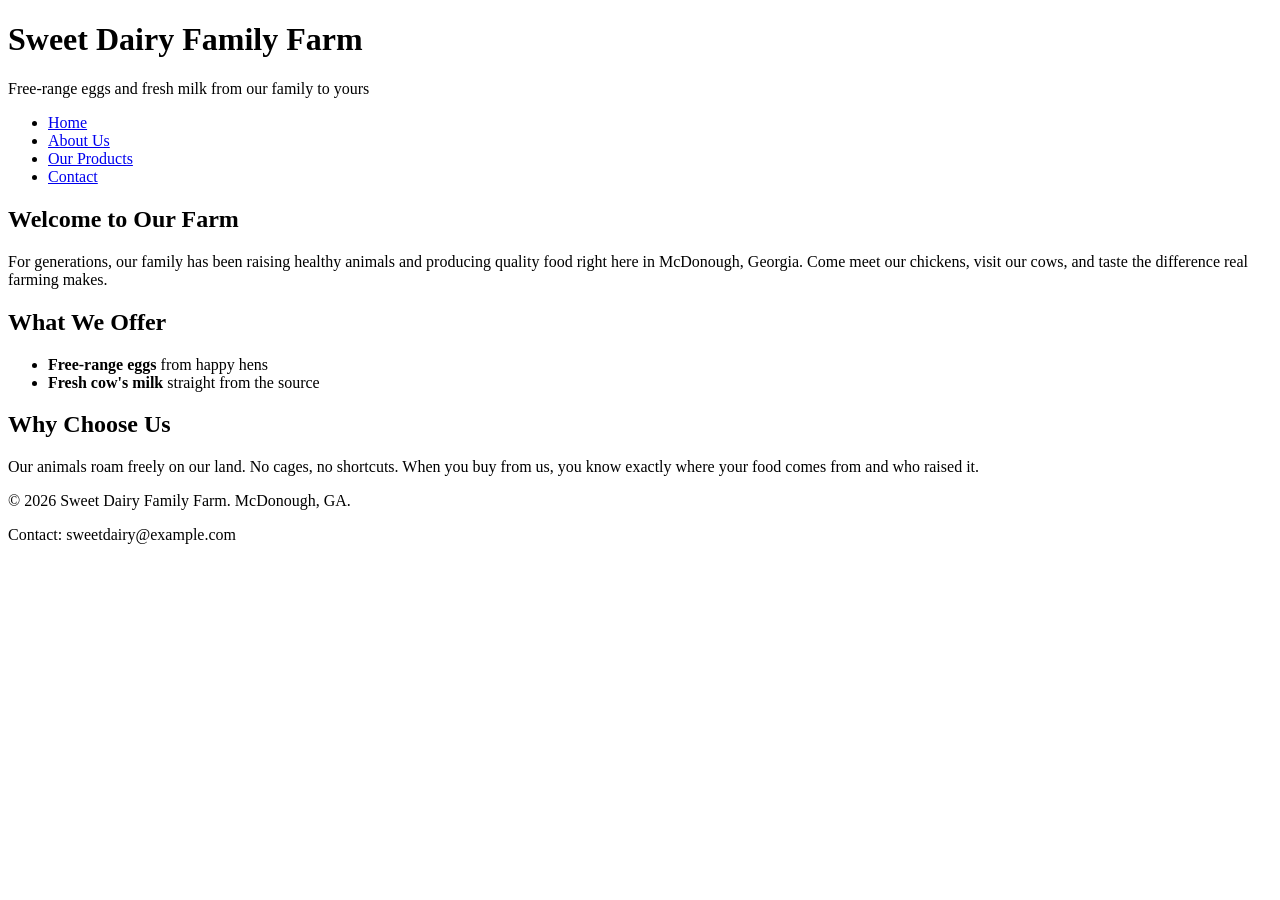
==== index.html @ 59ce24f2 "Add home page with navigation and sections." ====
<!DOCTYPE html>
<!-- Tells the browser: this is modern HTML5 -->

<html lang="en">
<!-- The root of every HTML document. lang="en" helps screen readers and search engines -->

<head>
  <!-- The <head> is metadata ABOUT the page, not visible content -->
  
  <meta charset="UTF-8">
  <!-- Character encoding. Lets you use special characters, emojis, accents -->
  
  <meta name="viewport" content="width=device-width, initial-scale=1.0">
  <!-- Critical for mobile. Makes the page responsive to screen size -->
  
  <meta name="description" content="Family-owned farm in McDonough, GA offering free-range eggs and fresh cow's milk.">
  <!-- Shows up in Google search results under the title -->
  
  <title>Sweet Dairy Family Farm — Fresh Eggs & Milk in McDonough, GA</title>
  <!-- Shows in browser tab and Google results -->
</head>

<body>
  <!-- Everything visible goes in <body> -->

  <header>
    <!-- <header> = top of the page, usually logo + nav -->
    <h1>Sweet Dairy Family Farm</h1>
    <p>Free-range eggs and fresh milk from our family to yours</p>
    
    <nav>
      <!-- <nav> = navigation menu. Semantic = screen readers and Google know it's navigation -->
      <ul>
        <li><a href="index.html">Home</a></li>
        <li><a href="about.html">About Us</a></li>
        <li><a href="products.html">Our Products</a></li>
        <li><a href="contact.html">Contact</a></li>
      </ul>
    </nav>
  </header>

  <main>
    <!-- <main> = the main content of THIS specific page. Only one per page -->
    
    <section>
      <!-- <section> = a thematic grouping of content -->
      <h2>Welcome to Our Farm</h2>
      <p>
        For generations, our family has been raising healthy animals 
        and producing quality food right here in McDonough, Georgia. 
        Come meet our chickens, visit our cows, and taste the difference 
        real farming makes.
      </p>
    </section>

    <section>
      <h2>What We Offer</h2>
      <ul>
        <li><strong>Free-range eggs</strong> from happy hens</li>
        <li><strong>Fresh cow's milk</strong> straight from the source</li>
      </ul>
    </section>

    <section>
      <h2>Why Choose Us</h2>
      <p>
        Our animals roam freely on our land. No cages, no shortcuts. 
        When you buy from us, you know exactly where your food comes from 
        and who raised it.
      </p>
    </section>
  </main>

  <footer>
    <!-- <footer> = bottom of the page. Contact info, copyright, etc. -->
    <p>&copy; 2026 Sweet Dairy Family Farm. McDonough, GA.</p>
    <p>Contact: sweetdairy@example.com</p>
  </footer>

</body>
</html>
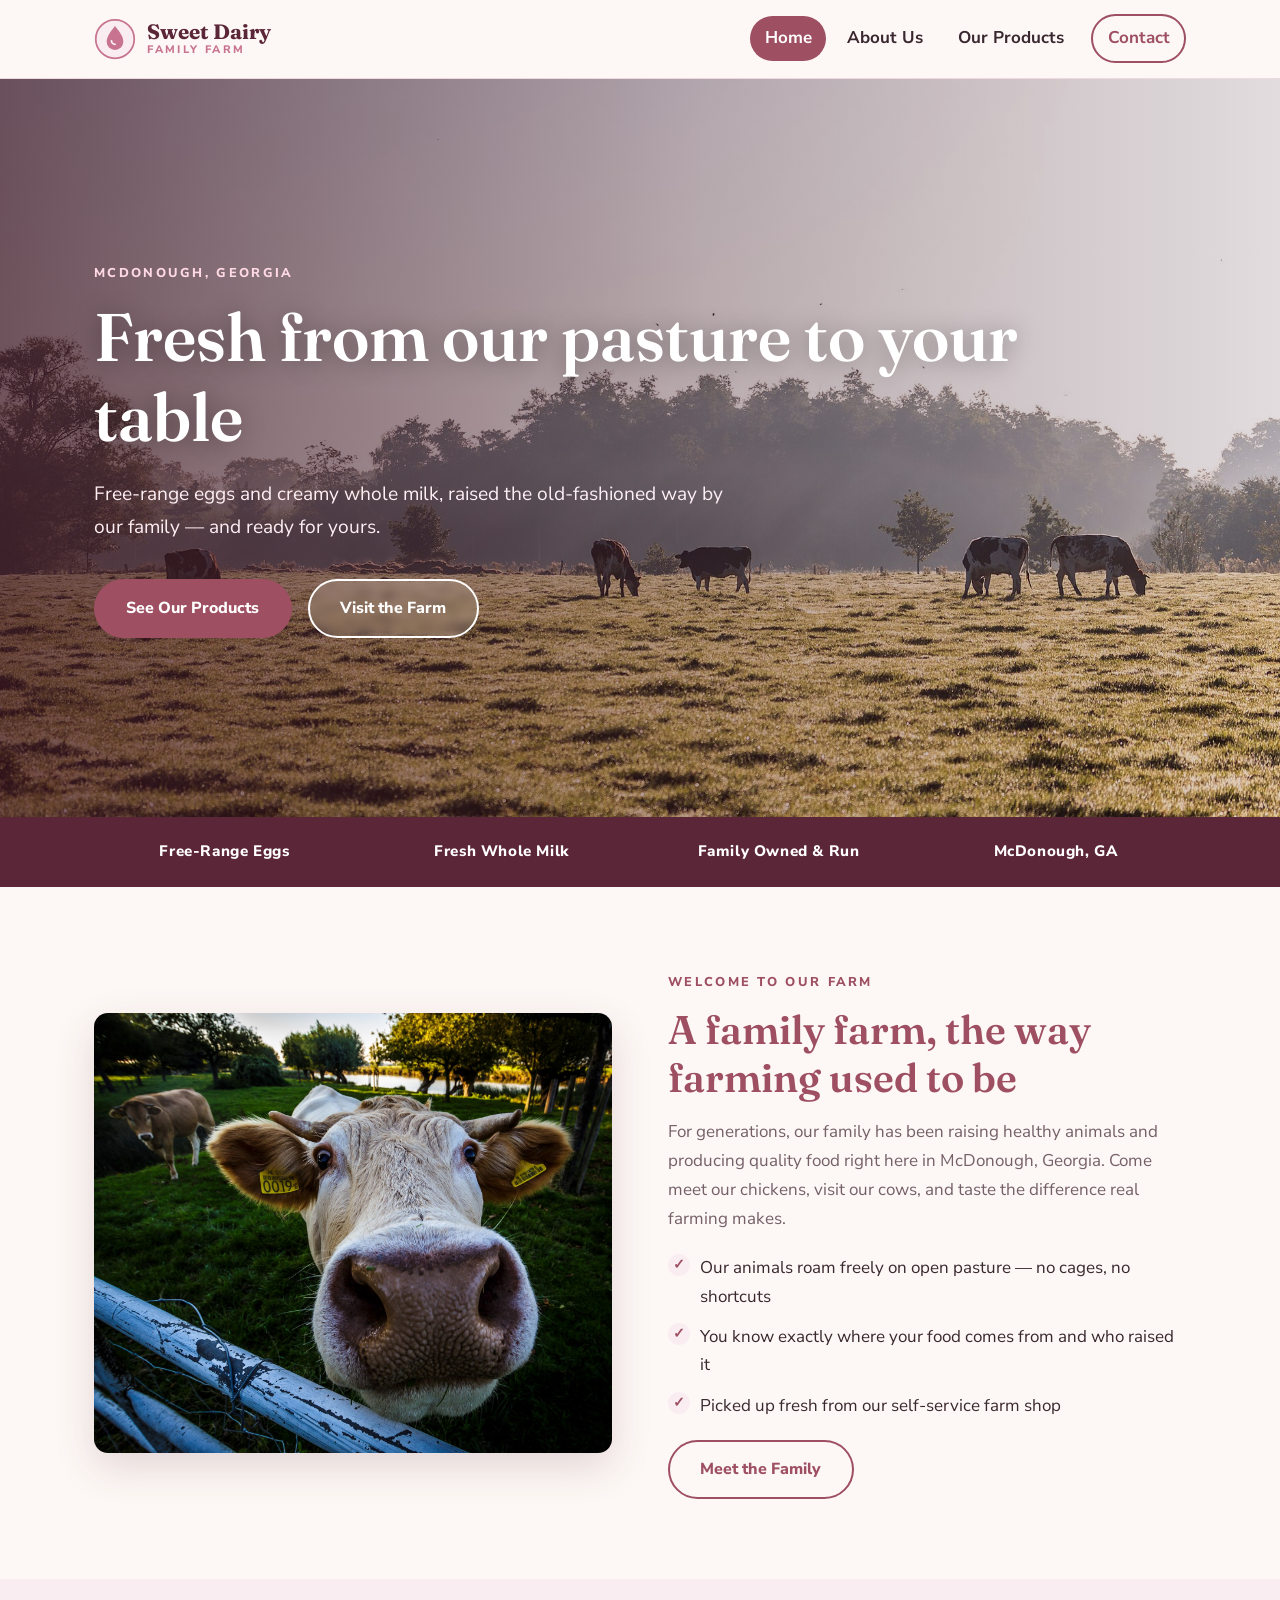
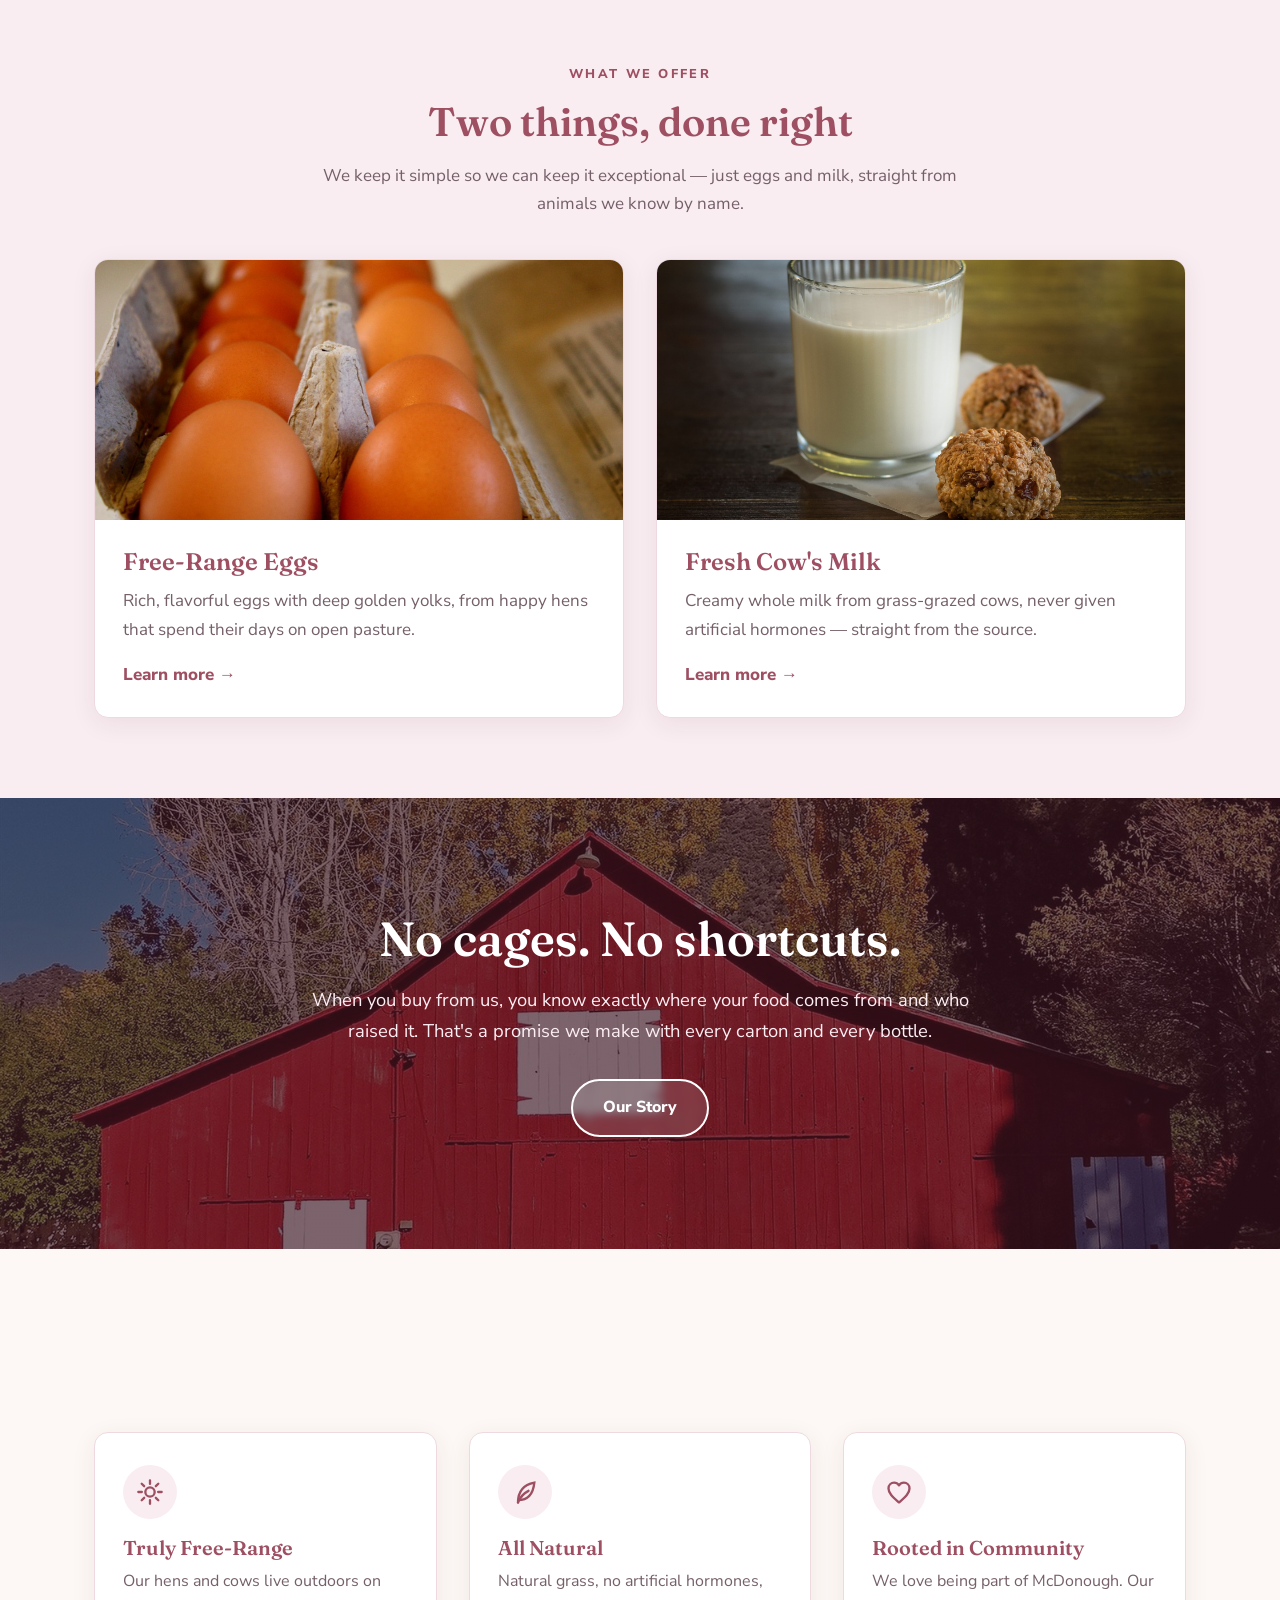
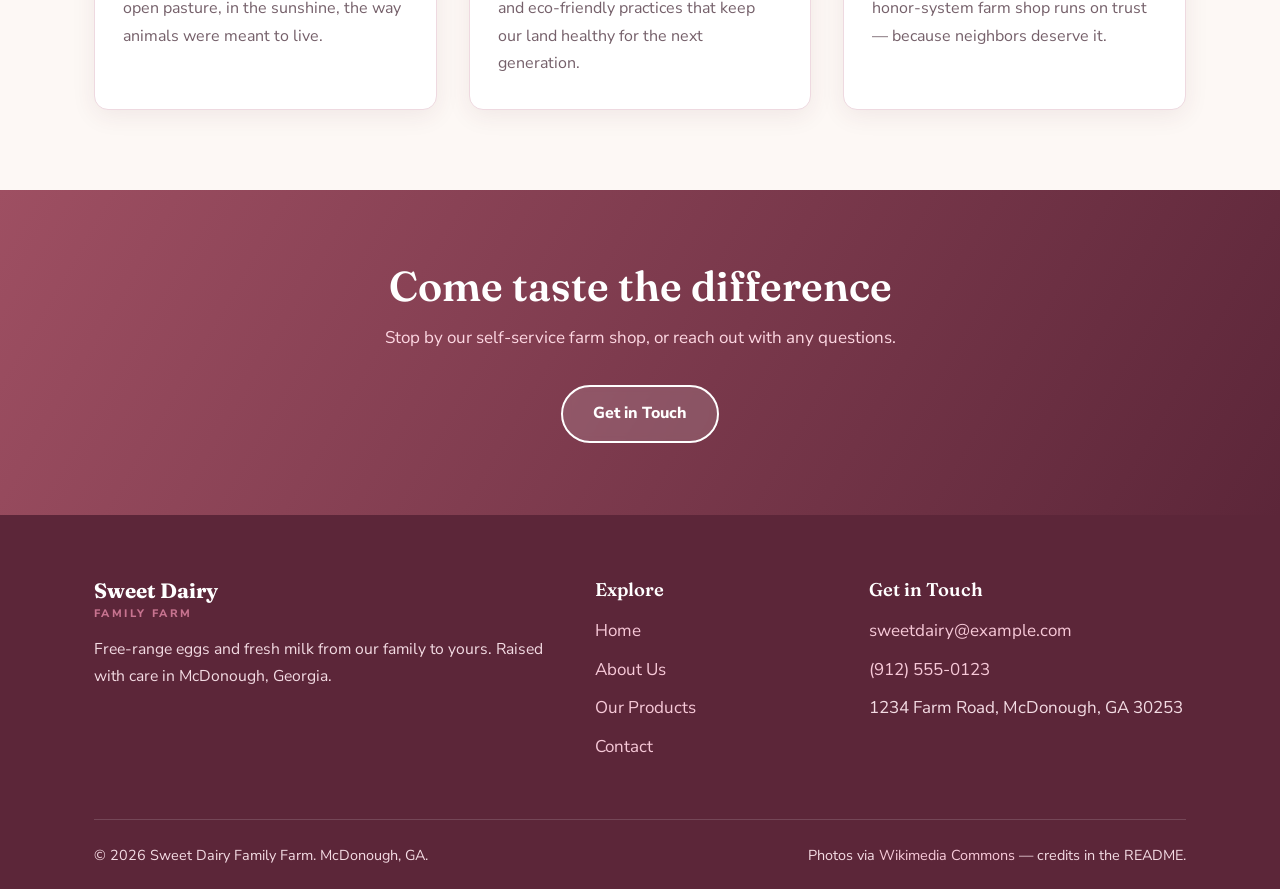
==== commit 337bec3c: "Redesign the site with a full design system, stock images, and vanilla JS - Rebuild all four pages: " ====
--- a/index.html
+++ b/index.html
@@ -1,81 +1,258 @@
 <!DOCTYPE html>
-<!-- Tells the browser: this is modern HTML5 -->
-
 <html lang="en">
-<!-- The root of every HTML document. lang="en" helps screen readers and search engines -->
 
 <head>
-  <!-- The <head> is metadata ABOUT the page, not visible content -->
-  
   <meta charset="UTF-8">
-  <!-- Character encoding. Lets you use special characters, emojis, accents -->
-  
   <meta name="viewport" content="width=device-width, initial-scale=1.0">
-  <!-- Critical for mobile. Makes the page responsive to screen size -->
-  
   <meta name="description" content="Family-owned farm in McDonough, GA offering free-range eggs and fresh cow's milk.">
-  <!-- Shows up in Google search results under the title -->
-  
+
+  <!-- Open Graph tags: control how the site looks when shared on social media.
+       NOTE: og:image must become a full absolute URL (https://yourdomain.com/images/hero.jpg)
+       once the site is deployed — social media scrapers ignore relative paths. -->
+  <meta property="og:title" content="Sweet Dairy Family Farm">
+  <meta property="og:description" content="Free-range eggs and fresh milk from our family to yours. McDonough, GA.">
+  <meta property="og:image" content="images/hero.jpg">
+
+  <!-- Web fonts: Fraunces for headings, Nunito Sans for body text -->
+  <link rel="preconnect" href="https://fonts.googleapis.com">
+  <link rel="preconnect" href="https://fonts.gstatic.com" crossorigin>
+  <link href="https://fonts.googleapis.com/css2?family=Fraunces:opsz,wght@9..144,500;9..144,600;9..144,700&family=Nunito+Sans:wght@400;700;800&display=swap" rel="stylesheet">
+
+  <link rel="stylesheet" href="styles.css">
   <title>Sweet Dairy Family Farm — Fresh Eggs & Milk in McDonough, GA</title>
-  <!-- Shows in browser tab and Google results -->
 </head>
 
 <body>
-  <!-- Everything visible goes in <body> -->
-
-  <header>
-    <!-- <header> = top of the page, usually logo + nav -->
-    <h1>Sweet Dairy Family Farm</h1>
-    <p>Free-range eggs and fresh milk from our family to yours</p>
-    
-    <nav>
-      <!-- <nav> = navigation menu. Semantic = screen readers and Google know it's navigation -->
-      <ul>
-        <li><a href="index.html">Home</a></li>
-        <li><a href="about.html">About Us</a></li>
-        <li><a href="products.html">Our Products</a></li>
-        <li><a href="contact.html">Contact</a></li>
-      </ul>
-    </nav>
+  <!-- Lets keyboard users jump straight past the navigation -->
+  <a class="skip-link" href="#main">Skip to main content</a>
+
+  <header class="site-header">
+    <div class="header-inner">
+      <a class="brand" href="index.html">
+        <!-- Inline SVG logo: a milk-drop in brand colors -->
+        <svg class="brand-mark" viewBox="0 0 48 48" aria-hidden="true">
+          <circle cx="24" cy="24" r="22" fill="#f9edf1" stroke="#c87490" stroke-width="2"/>
+          <path d="M24 9c5.5 6.8 9.5 12 9.5 18a9.5 9.5 0 0 1-19 0c0-6 4-11.2 9.5-18z" fill="#c87490"/>
+          <path d="M20 26a4 4 0 0 0 4 4" fill="none" stroke="#fdf8f5" stroke-width="2" stroke-linecap="round"/>
+        </svg>
+        <span class="brand-name">Sweet Dairy<small>Family Farm</small></span>
+      </a>
+
+      <!-- Hamburger button, only visible on phones (see CSS) -->
+      <button class="nav-toggle" aria-expanded="false" aria-controls="site-nav" aria-label="Toggle menu">&#9776;</button>
+
+      <nav class="site-nav" id="site-nav" aria-label="Main navigation">
+        <ul>
+          <li><a href="index.html" aria-current="page">Home</a></li>
+          <li><a href="about.html">About Us</a></li>
+          <li><a href="products.html">Our Products</a></li>
+          <li class="nav-cta"><a href="contact.html">Contact</a></li>
+        </ul>
+      </nav>
+    </div>
   </header>
 
-  <main>
-    <!-- <main> = the main content of THIS specific page. Only one per page -->
-    
-    <section>
-      <!-- <section> = a thematic grouping of content -->
-      <h2>Welcome to Our Farm</h2>
-      <p>
-        For generations, our family has been raising healthy animals 
-        and producing quality food right here in McDonough, Georgia. 
-        Come meet our chickens, visit our cows, and taste the difference 
-        real farming makes.
-      </p>
-    </section>
-
-    <section>
-      <h2>What We Offer</h2>
-      <ul>
-        <li><strong>Free-range eggs</strong> from happy hens</li>
-        <li><strong>Fresh cow's milk</strong> straight from the source</li>
-      </ul>
-    </section>
-
-    <section>
-      <h2>Why Choose Us</h2>
-      <p>
-        Our animals roam freely on our land. No cages, no shortcuts. 
-        When you buy from us, you know exactly where your food comes from 
-        and who raised it.
-      </p>
-    </section>
+  <main id="main">
+
+    <!-- ============ HERO ============ -->
+    <section class="hero">
+      <div class="hero-content">
+        <span class="eyebrow">McDonough, Georgia</span>
+        <h1>Fresh from our pasture to your table</h1>
+        <p>
+          Free-range eggs and creamy whole milk, raised the old-fashioned way
+          by our family — and ready for yours.
+        </p>
+        <div class="hero-actions">
+          <a class="btn btn-primary" href="products.html">See Our Products</a>
+          <a class="btn btn-light" href="contact.html">Visit the Farm</a>
+        </div>
+      </div>
+    </section>
+
+    <!-- ============ HIGHLIGHTS STRIP ============ -->
+    <section class="highlights" aria-label="Farm highlights">
+      <div class="container">
+        <span>Free-Range Eggs</span>
+        <span>Fresh Whole Milk</span>
+        <span>Family Owned &amp; Run</span>
+        <span>McDonough, GA</span>
+      </div>
+    </section>
+
+    <!-- ============ WELCOME ============ -->
+    <section class="section">
+      <div class="container split reveal">
+        <!-- loading="lazy" delays download until the image is nearly on screen -->
+        <img src="images/cow.jpg" alt="A curious cow leaning over the farm gate" loading="lazy">
+        <div>
+          <span class="eyebrow">Welcome to Our Farm</span>
+          <h2 class="section-title">A family farm, the way farming used to be</h2>
+          <p class="section-intro">
+            For generations, our family has been raising healthy animals and
+            producing quality food right here in McDonough, Georgia. Come meet
+            our chickens, visit our cows, and taste the difference real farming makes.
+          </p>
+          <ul class="checklist">
+            <li>Our animals roam freely on open pasture — no cages, no shortcuts</li>
+            <li>You know exactly where your food comes from and who raised it</li>
+            <li>Picked up fresh from our self-service farm shop</li>
+          </ul>
+          <a class="btn btn-ghost" href="about.html">Meet the Family</a>
+        </div>
+      </div>
+    </section>
+
+    <!-- ============ WHAT WE OFFER ============ -->
+    <section class="section section-tint">
+      <div class="container">
+        <div class="center reveal">
+          <span class="eyebrow">What We Offer</span>
+          <h2 class="section-title">Two things, done right</h2>
+          <p class="section-intro">
+            We keep it simple so we can keep it exceptional — just eggs and milk,
+            straight from animals we know by name.
+          </p>
+        </div>
+        <div class="grid-2">
+          <article class="card reveal">
+            <img src="images/eggs.jpg" alt="A carton of fresh brown eggs" loading="lazy">
+            <div class="card-body">
+              <h3>Free-Range Eggs</h3>
+              <p>
+                Rich, flavorful eggs with deep golden yolks, from happy hens
+                that spend their days on open pasture.
+              </p>
+              <a class="card-link" href="products.html">Learn more &rarr;</a>
+            </div>
+          </article>
+          <article class="card reveal">
+            <img src="images/milk.jpg" alt="A glass of fresh milk with oatmeal cookies" loading="lazy">
+            <div class="card-body">
+              <h3>Fresh Cow's Milk</h3>
+              <p>
+                Creamy whole milk from grass-grazed cows, never given
+                artificial hormones — straight from the source.
+              </p>
+              <a class="card-link" href="products.html">Learn more &rarr;</a>
+            </div>
+          </article>
+        </div>
+      </div>
+    </section>
+
+    <!-- ============ PHOTO BAND ============ -->
+    <section class="band">
+      <div class="container reveal">
+        <h2>No cages. No shortcuts.</h2>
+        <p>
+          When you buy from us, you know exactly where your food comes from
+          and who raised it. That's a promise we make with every carton and every bottle.
+        </p>
+        <a class="btn btn-light" href="about.html">Our Story</a>
+      </div>
+    </section>
+
+    <!-- ============ WHY CHOOSE US ============ -->
+    <section class="section">
+      <div class="container">
+        <div class="center reveal">
+          <span class="eyebrow">Why Choose Us</span>
+          <h2 class="section-title">Raised with care, sold with pride</h2>
+        </div>
+        <div class="grid-3">
+          <div class="feature reveal">
+            <div class="feature-icon">
+              <!-- Sun icon -->
+              <svg viewBox="0 0 24 24" fill="none" stroke="currentColor" stroke-width="2" stroke-linecap="round" aria-hidden="true">
+                <circle cx="12" cy="12" r="4"/>
+                <path d="M12 2v3M12 19v3M2 12h3M19 12h3M4.9 4.9l2.1 2.1M17 17l2.1 2.1M19.1 4.9L17 7M7 17l-2.1 2.1"/>
+              </svg>
+            </div>
+            <h3>Truly Free-Range</h3>
+            <p>
+              Our hens and cows live outdoors on open pasture, in the sunshine,
+              the way animals were meant to live.
+            </p>
+          </div>
+          <div class="feature reveal">
+            <div class="feature-icon">
+              <!-- Leaf icon -->
+              <svg viewBox="0 0 24 24" fill="none" stroke="currentColor" stroke-width="2" stroke-linecap="round" aria-hidden="true">
+                <path d="M6 21c0-9 4-15 14-17-1 10-6 15-14 15"/>
+                <path d="M6 21c2-5 5-8 9-10"/>
+              </svg>
+            </div>
+            <h3>All Natural</h3>
+            <p>
+              Natural grass, no artificial hormones, and eco-friendly practices
+              that keep our land healthy for the next generation.
+            </p>
+          </div>
+          <div class="feature reveal">
+            <div class="feature-icon">
+              <!-- Heart icon -->
+              <svg viewBox="0 0 24 24" fill="none" stroke="currentColor" stroke-width="2" stroke-linecap="round" stroke-linejoin="round" aria-hidden="true">
+                <path d="M12 21C7 16.5 3 13.2 3 8.9 3 6 5.2 4 7.8 4c1.7 0 3.2.8 4.2 2.2C13 4.8 14.5 4 16.2 4 18.8 4 21 6 21 8.9c0 4.3-4 7.6-9 12.1z"/>
+              </svg>
+            </div>
+            <h3>Rooted in Community</h3>
+            <p>
+              We love being part of McDonough. Our honor-system farm shop runs
+              on trust — because neighbors deserve it.
+            </p>
+          </div>
+        </div>
+      </div>
+    </section>
+
+    <!-- ============ CALL TO ACTION ============ -->
+    <section class="cta-strip">
+      <div class="container reveal">
+        <h2>Come taste the difference</h2>
+        <p>Stop by our self-service farm shop, or reach out with any questions.</p>
+        <a class="btn btn-light" href="contact.html">Get in Touch</a>
+      </div>
+    </section>
+
   </main>
 
-  <footer>
-    <!-- <footer> = bottom of the page. Contact info, copyright, etc. -->
-    <p>&copy; 2026 Sweet Dairy Family Farm. McDonough, GA.</p>
-    <p>Contact: sweetdairy@example.com</p>
+  <footer class="site-footer">
+    <div class="container">
+      <div class="footer-grid">
+        <div class="footer-brand">
+          <span class="brand-name">Sweet Dairy<small>Family Farm</small></span>
+          <p>
+            Free-range eggs and fresh milk from our family to yours.
+            Raised with care in McDonough, Georgia.
+          </p>
+        </div>
+        <div>
+          <h3>Explore</h3>
+          <ul>
+            <li><a href="index.html">Home</a></li>
+            <li><a href="about.html">About Us</a></li>
+            <li><a href="products.html">Our Products</a></li>
+            <li><a href="contact.html">Contact</a></li>
+          </ul>
+        </div>
+        <div>
+          <h3>Get in Touch</h3>
+          <ul>
+            <li><a href="mailto:sweetdairy@example.com">sweetdairy@example.com</a></li>
+            <li><a href="tel:+19125550123">(912) 555-0123</a></li>
+            <li>1234 Farm Road, McDonough, GA 30253</li>
+          </ul>
+        </div>
+      </div>
+      <div class="footer-bottom">
+        <p>&copy; 2026 Sweet Dairy Family Farm. McDonough, GA.</p>
+        <p>Photos via <a href="https://commons.wikimedia.org/">Wikimedia Commons</a> &mdash; credits in the README.</p>
+      </div>
+    </div>
   </footer>
 
+  <script src="script.js"></script>
 </body>
-</html>+
+</html>
--- a/styles.css
+++ b/styles.css
@@ -0,0 +1,930 @@
+/* ============================================================
+   SWEET DAIRY FAMILY FARM — STYLESHEET
+   Organized top-to-bottom:
+   1. Design tokens (colors, fonts, spacing)
+   2. Reset & base typography
+   3. Reusable components (buttons, cards, badges)
+   4. Header & navigation
+   5. Hero sections
+   6. Page sections (offers, features, bands, forms...)
+   7. Footer
+   8. Animations & responsive breakpoints
+   ============================================================ */
+
+
+/* ========================================
+   1. DESIGN TOKENS
+   Custom properties = variables. Change a
+   color here and it updates site-wide.
+   ======================================== */
+:root {
+  /* Brand palette — warm rose + plum with cream */
+  --cream:      #fdf8f5;   /* warm paper background */
+  --blush:      #f9edf1;   /* soft pink section tint */
+  --rose:       #c87490;   /* brand rose */
+  --rose-deep:  #9e4f62;   /* headings, buttons */
+  --plum:       #5c2639;   /* darkest brand tone — footer, overlays */
+  --butter:     #e5a33d;   /* golden-yolk accent, used sparingly */
+  --ink:        #3a2830;   /* main text — warm near-black */
+  --ink-soft:   #75606a;   /* secondary text */
+  --line:       #eed9e0;   /* subtle borders */
+  --white:      #ffffff;
+
+  /* Typography */
+  --font-display: "Fraunces", Georgia, "Times New Roman", serif;
+  --font-body: "Nunito Sans", "Segoe UI", Helvetica, Arial, sans-serif;
+
+  /* Shape & shadow */
+  --radius: 14px;
+  --shadow-soft: 0 6px 24px rgba(92, 38, 57, 0.08);
+  --shadow-lift: 0 14px 40px rgba(92, 38, 57, 0.16);
+}
+
+
+/* ========================================
+   2. RESET & BASE
+   ======================================== */
+* {
+  margin: 0;
+  padding: 0;
+  box-sizing: border-box;
+}
+
+html {
+  scroll-behavior: smooth;
+}
+
+body {
+  font-family: var(--font-body);
+  font-size: 1.0625rem;      /* 17px — slightly roomier than default */
+  line-height: 1.7;
+  color: var(--ink);
+  background-color: var(--cream);
+}
+
+h1, h2, h3, h4 {
+  font-family: var(--font-display);
+  font-weight: 600;
+  line-height: 1.2;
+  color: var(--rose-deep);
+}
+
+img {
+  max-width: 100%;
+  display: block;
+}
+
+/* Accessibility: visible focus ring for keyboard users.
+   Two-tone ring: dark outline + white halo, so it stays
+   visible on light sections AND dark photos/footer. */
+a:focus-visible,
+button:focus-visible,
+input:focus-visible,
+textarea:focus-visible {
+  outline: 3px solid var(--rose-deep);
+  outline-offset: 2px;
+  box-shadow: 0 0 0 6px rgba(255, 255, 255, 0.85);
+}
+
+/* Skip link — hidden until focused with the keyboard */
+.skip-link {
+  position: absolute;
+  left: 1rem;
+  top: -4rem;
+  background: var(--plum);
+  color: var(--white);
+  padding: 0.6rem 1rem;
+  border-radius: 0 0 8px 8px;
+  z-index: 100;
+  transition: top 0.2s;
+}
+
+.skip-link:focus {
+  top: 0;
+}
+
+/* Layout helper: centers content and adds side padding */
+.container {
+  max-width: 1140px;
+  margin: 0 auto;
+  padding: 0 1.5rem;
+}
+
+/* Small uppercase label that sits above headings */
+.eyebrow {
+  display: inline-block;
+  font-family: var(--font-body);
+  font-size: 0.8rem;
+  font-weight: 800;
+  letter-spacing: 0.18em;
+  text-transform: uppercase;
+  color: var(--rose-deep);   /* deep rose — the lighter --rose fails WCAG AA contrast at this size */
+  margin-bottom: 0.75rem;
+}
+
+.section-title {
+  font-size: clamp(1.75rem, 3.5vw, 2.5rem);
+  margin-bottom: 1rem;
+}
+
+.section-intro {
+  max-width: 42rem;
+  color: var(--ink-soft);
+  margin-bottom: 2.5rem;
+}
+
+/* Centered variant for sections that stack in the middle */
+.center {
+  text-align: center;
+}
+
+.center .section-intro {
+  margin-left: auto;
+  margin-right: auto;
+}
+
+
+/* ========================================
+   3. REUSABLE COMPONENTS
+   ======================================== */
+
+/* --- Buttons --- */
+.btn {
+  display: inline-block;
+  font-family: var(--font-body);
+  font-size: 1rem;
+  font-weight: 800;
+  text-decoration: none;
+  padding: 0.85rem 1.9rem;
+  border-radius: 999px;        /* pill shape */
+  border: 2px solid transparent;
+  cursor: pointer;
+  transition: transform 0.2s, box-shadow 0.2s, background-color 0.2s, color 0.2s;
+}
+
+.btn:hover {
+  transform: translateY(-2px);
+  box-shadow: var(--shadow-lift);
+}
+
+.btn-primary {
+  background-color: var(--rose-deep);
+  color: var(--white);
+}
+
+.btn-primary:hover {
+  background-color: var(--plum);
+}
+
+/* Outlined button for use on photos / dark backgrounds */
+.btn-light {
+  background-color: rgba(255, 255, 255, 0.14);
+  border-color: var(--white);
+  color: var(--white);
+  backdrop-filter: blur(4px);
+}
+
+.btn-light:hover {
+  background-color: var(--white);
+  color: var(--plum);
+}
+
+/* Outlined button for light backgrounds */
+.btn-ghost {
+  border-color: var(--rose-deep);
+  color: var(--rose-deep);
+  background: transparent;
+}
+
+.btn-ghost:hover {
+  background-color: var(--rose-deep);
+  color: var(--white);
+}
+
+/* --- Cards --- */
+.card {
+  background: var(--white);
+  border: 1px solid var(--line);
+  border-radius: var(--radius);
+  overflow: hidden;            /* keeps image corners rounded */
+  box-shadow: var(--shadow-soft);
+  transition: transform 0.25s, box-shadow 0.25s;
+}
+
+.card:hover {
+  transform: translateY(-6px);
+  box-shadow: var(--shadow-lift);
+}
+
+.card img {
+  width: 100%;
+  height: 260px;
+  object-fit: cover;           /* crops instead of squishing */
+}
+
+.card-body {
+  padding: 1.75rem;
+}
+
+/* Card headings are h2 or h3 depending on the page's outline —
+   they look the same either way */
+.card-body h2,
+.card-body h3 {
+  font-size: 1.5rem;
+  margin-bottom: 0.6rem;
+}
+
+.card-body p {
+  color: var(--ink-soft);
+}
+
+.card-link {
+  display: inline-block;
+  margin-top: 1rem;
+  font-weight: 800;
+  color: var(--rose-deep);
+  text-decoration: none;
+}
+
+.card-link:hover {
+  text-decoration: underline;
+}
+
+/* --- Badges / chips (e.g. payment methods) --- */
+.chip {
+  display: inline-block;
+  background: var(--blush);
+  color: var(--rose-deep);
+  border: 1px solid var(--line);
+  font-weight: 800;
+  font-size: 0.9rem;
+  padding: 0.35rem 1rem;
+  border-radius: 999px;
+  margin: 0.2rem 0.25rem 0.2rem 0;
+}
+
+
+/* ========================================
+   4. HEADER & NAVIGATION
+   Sticky bar that stays visible on scroll.
+   ======================================== */
+.site-header {
+  position: sticky;
+  top: 0;
+  z-index: 50;
+  background: rgba(253, 248, 245, 0.92);   /* cream with slight see-through */
+  backdrop-filter: blur(10px);              /* frosted-glass effect */
+  border-bottom: 1px solid var(--line);
+}
+
+.header-inner {
+  display: flex;
+  align-items: center;
+  justify-content: space-between;
+  gap: 1rem;
+  padding: 0.9rem 1.5rem;
+  max-width: 1140px;
+  margin: 0 auto;
+}
+
+/* Brand: logo mark + wordmark */
+.brand {
+  display: flex;
+  align-items: center;
+  gap: 0.7rem;
+  text-decoration: none;
+}
+
+.brand-mark {
+  width: 42px;
+  height: 42px;
+  flex-shrink: 0;
+}
+
+.brand-name {
+  font-family: var(--font-display);
+  font-size: 1.3rem;
+  font-weight: 700;
+  color: var(--plum);
+  line-height: 1.1;
+}
+
+.brand-name small {
+  display: block;
+  font-family: var(--font-body);
+  font-size: 0.68rem;
+  font-weight: 800;
+  letter-spacing: 0.22em;
+  text-transform: uppercase;
+  color: var(--rose);
+}
+
+.site-nav ul {
+  list-style: none;
+  display: flex;
+  align-items: center;
+  gap: 0.4rem;
+}
+
+.site-nav a {
+  display: inline-block;
+  color: var(--ink);
+  text-decoration: none;
+  font-weight: 700;
+  padding: 0.5rem 0.9rem;
+  border-radius: 999px;
+  transition: background-color 0.2s, color 0.2s;
+}
+
+.site-nav a:hover {
+  background-color: var(--blush);
+  color: var(--rose-deep);
+}
+
+/* Highlights the page you are currently on (set via aria-current) */
+.site-nav a[aria-current="page"] {
+  background-color: var(--rose-deep);
+  color: var(--white);
+}
+
+/* Emphasized last nav item — the call-to-action */
+.site-nav .nav-cta a {
+  border: 2px solid var(--rose-deep);
+  color: var(--rose-deep);
+  margin-left: 0.4rem;
+}
+
+.site-nav .nav-cta a:hover,
+.site-nav .nav-cta a[aria-current="page"] {
+  background-color: var(--rose-deep);
+  color: var(--white);
+}
+
+/* Hamburger button — hidden on desktop, shown on mobile */
+.nav-toggle {
+  display: none;
+  background: none;
+  border: 2px solid var(--rose-deep);
+  border-radius: 8px;
+  color: var(--rose-deep);
+  font-size: 1.4rem;
+  line-height: 1;
+  padding: 0.35rem 0.6rem;
+  cursor: pointer;
+}
+
+
+/* ========================================
+   5. HERO SECTIONS
+   ======================================== */
+
+/* Full-height photo hero on the home page */
+.hero {
+  position: relative;
+  min-height: 82vh;
+  display: flex;
+  align-items: center;
+  /* Dark gradient laid over the photo so white text stays readable */
+  background:
+    linear-gradient(to right, rgba(58, 20, 33, 0.72) 0%, rgba(58, 20, 33, 0.35) 55%, rgba(58, 20, 33, 0.15) 100%),
+    url("images/hero.jpg") center / cover no-repeat;
+}
+
+.hero-content {
+  max-width: 1140px;
+  width: 100%;
+  margin: 0 auto;
+  padding: 5rem 1.5rem;
+  color: var(--white);
+}
+
+.hero-content .eyebrow {
+  color: #ffd9e4;
+}
+
+.hero-content h1 {
+  color: var(--white);
+  font-size: clamp(2.4rem, 6vw, 4.2rem);
+  max-width: 15em;
+  margin-bottom: 1.25rem;
+  text-shadow: 0 2px 24px rgba(0, 0, 0, 0.35);
+}
+
+.hero-content p {
+  font-size: 1.2rem;
+  max-width: 34em;
+  margin-bottom: 2.25rem;
+  color: #fdeef3;
+}
+
+.hero-actions {
+  display: flex;
+  flex-wrap: wrap;
+  gap: 1rem;
+}
+
+/* Shorter photo banner used at the top of inner pages */
+.page-hero {
+  position: relative;
+  min-height: 40vh;
+  display: flex;
+  align-items: flex-end;
+  background:
+    linear-gradient(to top, rgba(58, 20, 33, 0.75), rgba(58, 20, 33, 0.25) 65%),
+    var(--page-hero-image, url("images/barn.jpg")) center / cover no-repeat;
+}
+
+.page-hero .hero-content {
+  padding: 4rem 1.5rem 3rem;
+}
+
+.page-hero h1 {
+  color: var(--white);
+  font-size: clamp(2rem, 5vw, 3.2rem);
+  margin-bottom: 0.5rem;
+}
+
+.page-hero p {
+  margin-bottom: 0;
+  font-size: 1.1rem;
+}
+
+/* Each inner page swaps in its own banner photo */
+.page-hero.hero-about    { --page-hero-image: url("images/barn.jpg"); }
+.page-hero.hero-products { --page-hero-image: url("images/hens.jpg"); }
+.page-hero.hero-contact  { --page-hero-image: url("images/cow.jpg"); }
+
+
+/* ========================================
+   6. PAGE SECTIONS
+   ======================================== */
+.section {
+  padding: 5rem 0;
+}
+
+.section-tint {
+  background: var(--blush);
+}
+
+/* --- Highlights strip (under the home hero) --- */
+.highlights {
+  background: var(--plum);
+  color: var(--white);
+}
+
+.highlights .container {
+  display: grid;
+  grid-template-columns: repeat(4, 1fr);
+  gap: 1rem;
+  padding-top: 1.4rem;
+  padding-bottom: 1.4rem;
+  text-align: center;
+}
+
+.highlights span {
+  font-weight: 800;
+  font-size: 0.95rem;
+  letter-spacing: 0.04em;
+}
+
+/* --- Grids of cards / features --- */
+.grid-2 {
+  display: grid;
+  grid-template-columns: repeat(2, 1fr);
+  gap: 2rem;
+}
+
+.grid-3 {
+  display: grid;
+  grid-template-columns: repeat(3, 1fr);
+  gap: 2rem;
+}
+
+/* --- Feature (icon + title + text) --- */
+.feature {
+  background: var(--white);
+  border: 1px solid var(--line);
+  border-radius: var(--radius);
+  padding: 2rem 1.75rem;
+  box-shadow: var(--shadow-soft);
+}
+
+.feature-icon {
+  width: 54px;
+  height: 54px;
+  border-radius: 50%;
+  background: var(--blush);
+  color: var(--rose-deep);
+  display: flex;
+  align-items: center;
+  justify-content: center;
+  margin-bottom: 1.1rem;
+}
+
+.feature-icon svg {
+  width: 28px;
+  height: 28px;
+}
+
+.feature h2,
+.feature h3 {
+  font-size: 1.25rem;
+  margin-bottom: 0.5rem;
+}
+
+.feature p {
+  color: var(--ink-soft);
+  font-size: 1rem;
+}
+
+/* --- Split layout: photo beside text --- */
+.split {
+  display: grid;
+  grid-template-columns: 1fr 1fr;
+  gap: 3.5rem;
+  align-items: center;
+}
+
+.split img {
+  width: 100%;
+  height: 440px;
+  object-fit: cover;
+  border-radius: var(--radius);
+  box-shadow: var(--shadow-lift);
+}
+
+.split .section-intro {
+  margin-bottom: 1.25rem;
+}
+
+/* Reverses photo/text order on alternating sections */
+.split.flip img {
+  order: 2;
+}
+
+/* --- Checklist bullets --- */
+.checklist {
+  list-style: none;
+  margin: 1.25rem 0;
+}
+
+.checklist li {
+  position: relative;
+  padding-left: 2rem;
+  margin-bottom: 0.7rem;
+}
+
+.checklist li::before {
+  content: "✓";
+  position: absolute;
+  left: 0;
+  top: 0;
+  width: 1.4rem;
+  height: 1.4rem;
+  border-radius: 50%;
+  background: var(--blush);
+  color: var(--rose-deep);
+  font-weight: 800;
+  font-size: 0.85rem;
+  display: flex;
+  align-items: center;
+  justify-content: center;
+}
+
+/* --- Full-width photo band with a message --- */
+.band {
+  position: relative;
+  padding: 7rem 0;
+  background:
+    linear-gradient(rgba(58, 20, 33, 0.65), rgba(58, 20, 33, 0.65)),
+    url("images/barn.jpg") center / cover no-repeat;
+  /* Note: background-attachment: fixed would add a parallax feel,
+     but iOS/iPadOS Safari renders it broken — so we don't use it */
+  color: var(--white);
+  text-align: center;
+}
+
+.band h2 {
+  color: var(--white);
+  font-size: clamp(1.9rem, 4vw, 3rem);
+  max-width: 20em;
+  margin: 0 auto 1rem;
+}
+
+.band p {
+  max-width: 38em;
+  margin: 0 auto 2rem;
+  color: #fdeef3;
+  font-size: 1.15rem;
+}
+
+/* --- Call-to-action strip before the footer --- */
+.cta-strip {
+  background: linear-gradient(120deg, var(--rose-deep), var(--plum));
+  color: var(--white);
+  text-align: center;
+  padding: 4.5rem 0;
+}
+
+.cta-strip h2 {
+  color: var(--white);
+  font-size: clamp(1.8rem, 4vw, 2.6rem);
+  margin-bottom: 0.75rem;
+}
+
+.cta-strip p {
+  color: #fdd7e2;
+  margin-bottom: 2rem;
+}
+
+/* --- Info panel (shop hours, wholesale, honor system) --- */
+.panel {
+  background: var(--white);
+  border: 1px solid var(--line);
+  border-left: 6px solid var(--rose);
+  border-radius: var(--radius);
+  box-shadow: var(--shadow-soft);
+  padding: 2rem;
+}
+
+.panel h3 {
+  margin-bottom: 0.5rem;
+}
+
+.panel p {
+  color: var(--ink-soft);
+}
+
+.panel p + p {
+  margin-top: 0.75rem;
+}
+
+/* --- Contact info cards --- */
+.contact-card {
+  text-align: center;
+  padding: 2.25rem 1.5rem;
+}
+
+.contact-card .feature-icon {
+  margin: 0 auto 1.1rem;
+}
+
+.contact-card a {
+  color: var(--rose-deep);
+  font-weight: 800;
+  text-decoration: none;
+  word-break: break-word;
+}
+
+.contact-card a:hover {
+  text-decoration: underline;
+}
+
+/* --- Contact form --- */
+.form-card {
+  background: var(--white);
+  border: 1px solid var(--line);
+  border-radius: var(--radius);
+  box-shadow: var(--shadow-soft);
+  padding: 2.5rem;
+}
+
+.form-row {
+  display: grid;
+  grid-template-columns: 1fr 1fr;
+  gap: 1.25rem;
+}
+
+form label {
+  display: block;
+  margin-top: 1.25rem;
+  margin-bottom: 0.35rem;
+  font-weight: 800;
+  font-size: 0.95rem;
+}
+
+form input,
+form textarea {
+  width: 100%;
+  padding: 0.85rem 1rem;
+  border: 1.5px solid var(--line);
+  border-radius: 10px;
+  background: var(--cream);
+  font-family: inherit;
+  font-size: 1rem;
+  transition: border-color 0.2s, box-shadow 0.2s;
+}
+
+form input:focus,
+form textarea:focus {
+  outline: none;
+  border-color: var(--rose);
+  box-shadow: 0 0 0 4px rgba(200, 116, 144, 0.18);
+  background: var(--white);
+}
+
+.form-note {
+  margin-top: 1rem;
+  font-size: 0.9rem;
+  color: var(--ink-soft);
+}
+
+/* --- Embedded map --- */
+.map-frame {
+  width: 100%;
+  height: 380px;
+  border: 0;
+  border-radius: var(--radius);
+  box-shadow: var(--shadow-soft);
+}
+
+
+/* ========================================
+   7. FOOTER
+   ======================================== */
+.site-footer {
+  background: var(--plum);
+  color: #f3dbe3;
+}
+
+.footer-grid {
+  display: grid;
+  grid-template-columns: 2fr 1fr 1.4fr;
+  gap: 3rem;
+  padding: 4rem 0 3rem;
+}
+
+.site-footer h3 {
+  color: var(--white);
+  font-size: 1.15rem;
+  margin-bottom: 1rem;
+}
+
+.footer-brand .brand-name {
+  color: var(--white);
+}
+
+.footer-brand p {
+  margin-top: 1rem;
+  max-width: 30em;
+  font-size: 0.98rem;
+}
+
+.site-footer ul {
+  list-style: none;
+}
+
+.site-footer li {
+  margin-bottom: 0.6rem;
+}
+
+.site-footer a {
+  color: #f7c9d8;
+  text-decoration: none;
+}
+
+.site-footer a:hover {
+  color: var(--white);
+  text-decoration: underline;
+}
+
+.footer-bottom {
+  border-top: 1px solid rgba(255, 255, 255, 0.15);
+  padding: 1.4rem 0;
+  font-size: 0.9rem;
+  display: flex;
+  flex-wrap: wrap;
+  justify-content: space-between;
+  gap: 0.5rem;
+}
+
+
+/* ========================================
+   8. ANIMATIONS & RESPONSIVE
+   ======================================== */
+
+/* Elements with .reveal start invisible and slide in
+   when they scroll into view (handled by script.js).
+   The html.js prefix means: only hide things when JavaScript
+   is actually running — no JS, no hidden content. */
+html.js .reveal {
+  opacity: 0;
+  transform: translateY(24px);
+  transition: opacity 0.7s ease, transform 0.7s ease;
+}
+
+html.js .reveal.visible {
+  opacity: 1;
+  transform: none;
+}
+
+/* Respect users who turn off animations in their OS settings.
+   Selectors must match (or beat) the ones above, or they lose
+   the specificity contest and the animations still run. */
+@media (prefers-reduced-motion: reduce) {
+  html {
+    scroll-behavior: auto;
+  }
+
+  html.js .reveal,
+  html.js .reveal.visible {
+    opacity: 1;
+    transform: none;
+    transition: none;
+  }
+
+  .btn:hover,
+  .card:hover {
+    transform: none;
+  }
+}
+
+/* --- Tablet --- */
+@media (max-width: 900px) {
+  .grid-3 {
+    grid-template-columns: 1fr;
+  }
+
+  .split {
+    grid-template-columns: 1fr;
+    gap: 2rem;
+  }
+
+  .split.flip img {
+    order: 0;             /* photo back on top when stacked */
+  }
+
+  .split img {
+    height: 320px;
+  }
+
+  .highlights .container {
+    grid-template-columns: repeat(2, 1fr);
+    row-gap: 0.6rem;
+  }
+
+  .footer-grid {
+    grid-template-columns: 1fr;
+    gap: 2rem;
+  }
+
+  /* Stack Name/Email early — side by side they get too narrow
+     once the whole form shares the row with the map */
+  .form-row {
+    grid-template-columns: 1fr;
+  }
+}
+
+/* --- Phone --- */
+@media (max-width: 720px) {
+  .section {
+    padding: 3.5rem 0;
+  }
+
+  .grid-2 {
+    grid-template-columns: 1fr;
+  }
+
+  .hero {
+    min-height: 70vh;
+  }
+
+  /* Mobile navigation: hamburger toggles a dropdown */
+  .nav-toggle {
+    display: block;
+  }
+
+  .site-nav {
+    display: none;        /* hidden until the button is tapped */
+    position: absolute;
+    top: 100%;
+    left: 0;
+    right: 0;
+    background: var(--cream);
+    border-bottom: 1px solid var(--line);
+    box-shadow: var(--shadow-lift);
+  }
+
+  .site-nav.open {
+    display: block;
+  }
+
+  .site-nav ul {
+    flex-direction: column;
+    align-items: stretch;
+    gap: 0;
+    padding: 0.75rem 1rem 1rem;
+  }
+
+  .site-nav a {
+    display: block;
+    padding: 0.85rem 1rem;
+    border-radius: 10px;
+  }
+
+  .site-nav .nav-cta a {
+    margin-left: 0;
+    margin-top: 0.4rem;
+    text-align: center;
+  }
+}
